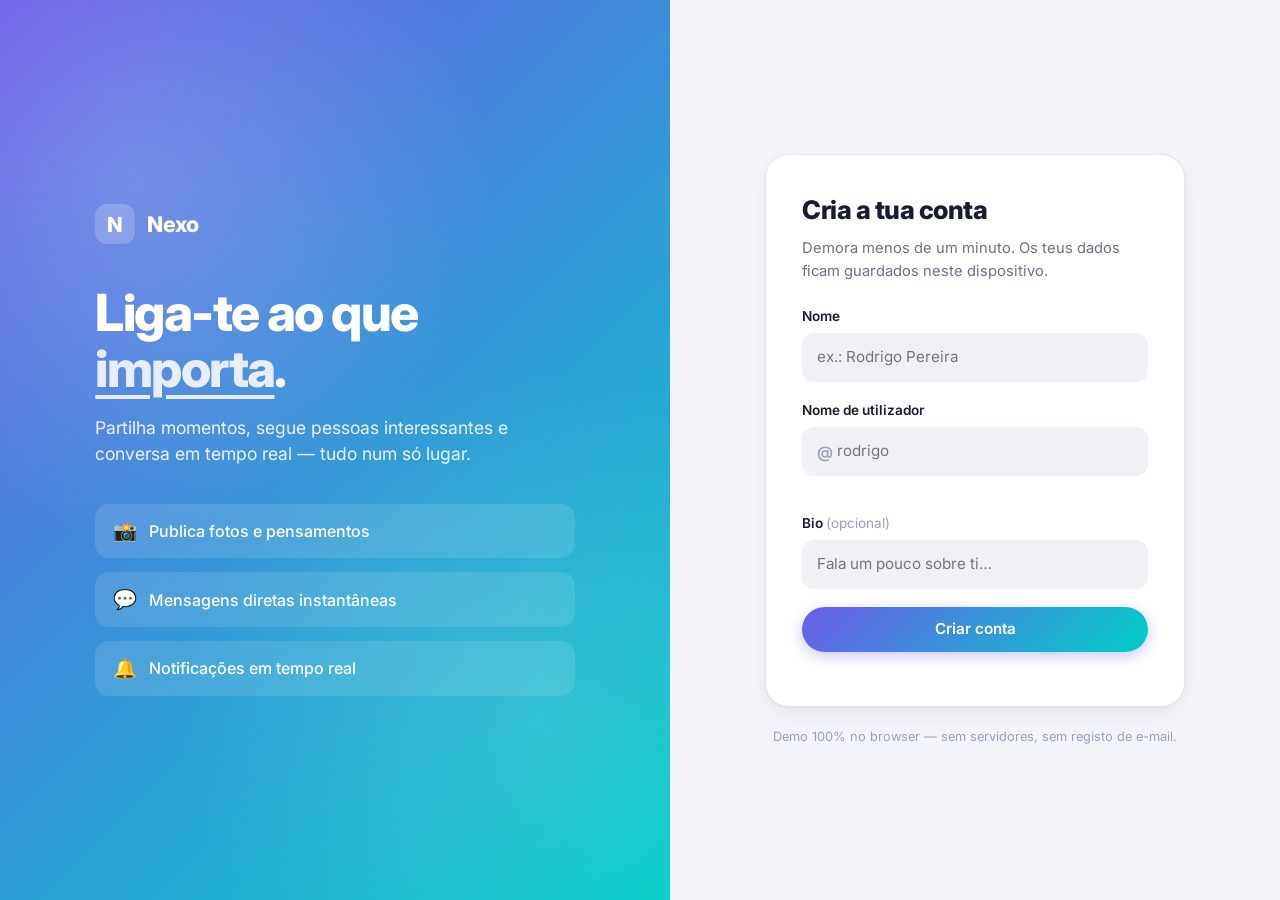
==== social/index.html @ 65e3fe86 "Adicionar Nexo: rede social client-side em /social/ Aplicação completa no browser com persistência e" ====
<!doctype html>
<html lang="pt">
<head>
  <meta charset="utf-8" />
  <meta name="viewport" content="width=device-width, initial-scale=1" />
  <title>Nexo — A tua rede social</title>
  <meta name="description" content="Nexo: uma rede social moderna. Partilha momentos, segue pessoas, conversa e descobre conteúdos." />
  <meta name="theme-color" content="#6c5ce7" />
  <link rel="icon" href="data:image/svg+xml,%3Csvg xmlns='http://www.w3.org/2000/svg' viewBox='0 0 64 64'%3E%3Cdefs%3E%3ClinearGradient id='g' x1='0' y1='0' x2='1' y2='1'%3E%3Cstop offset='0' stop-color='%236c5ce7'/%3E%3Cstop offset='1' stop-color='%2300cec9'/%3E%3C/linearGradient%3E%3C/defs%3E%3Crect width='64' height='64' rx='16' fill='url(%23g)'/%3E%3Ctext x='32' y='44' font-family='Arial' font-size='36' font-weight='bold' fill='white' text-anchor='middle'%3EN%3C/text%3E%3C/svg%3E" />
  <link rel="preconnect" href="https://fonts.googleapis.com" />
  <link rel="preconnect" href="https://fonts.gstatic.com" crossorigin />
  <link href="https://fonts.googleapis.com/css2?family=Inter:wght@300;400;500;600;700;800&display=swap" rel="stylesheet" />
  <link rel="stylesheet" href="assets/styles.css" />
</head>
<body>

  <!-- ECRÃ DE AUTENTICAÇÃO -->
  <div id="authScreen" class="auth-screen hidden">
    <div class="auth-art">
      <div class="auth-art-inner">
        <div class="auth-logo">
          <span class="logo-badge">N</span>
          <span class="logo-name">Nexo</span>
        </div>
        <h1>Liga-te ao que<br><em>importa</em>.</h1>
        <p>Partilha momentos, segue pessoas interessantes e conversa em tempo real — tudo num só lugar.</p>
        <div class="auth-bullets">
          <div class="auth-bullet"><span>📸</span> Publica fotos e pensamentos</div>
          <div class="auth-bullet"><span>💬</span> Mensagens diretas instantâneas</div>
          <div class="auth-bullet"><span>🔔</span> Notificações em tempo real</div>
        </div>
      </div>
    </div>
    <div class="auth-panel">
      <div class="auth-card">
        <h2 id="authTitle">Cria a tua conta</h2>
        <p class="auth-sub" id="authSub">Demora menos de um minuto. Os teus dados ficam guardados neste dispositivo.</p>
        <form id="authForm" autocomplete="off">
          <div class="field" id="fieldName">
            <label for="inName">Nome</label>
            <input id="inName" type="text" maxlength="40" placeholder="ex.: Rodrigo Pereira" />
          </div>
          <div class="field">
            <label for="inHandle">Nome de utilizador</label>
            <div class="handle-wrap">
              <span>@</span>
              <input id="inHandle" type="text" maxlength="20" placeholder="rodrigo" />
            </div>
            <small class="field-hint" id="handleHint"></small>
          </div>
          <div class="field" id="fieldBio">
            <label for="inBio">Bio <span class="optional">(opcional)</span></label>
            <input id="inBio" type="text" maxlength="120" placeholder="Fala um pouco sobre ti…" />
          </div>
          <button type="submit" class="btn-primary btn-block" id="authBtn">Criar conta</button>
        </form>
        <p class="auth-switch" id="authSwitch"></p>
      </div>
      <p class="auth-footnote">Demo 100% no browser — sem servidores, sem registo de e-mail.</p>
    </div>
  </div>

  <!-- APLICAÇÃO -->
  <div id="app" class="app hidden">

    <!-- BARRA LATERAL ESQUERDA -->
    <aside class="sidebar">
      <a class="sidebar-logo" href="#/feed">
        <span class="logo-badge">N</span>
        <span class="logo-name">Nexo</span>
      </a>
      <nav class="sidebar-nav" id="sideNav">
        <a href="#/feed" data-route="feed">
          <svg viewBox="0 0 24 24"><path d="M3 11.5 12 4l9 7.5"/><path d="M5 10v10h5v-6h4v6h5V10"/></svg>
          <span>Início</span>
        </a>
        <a href="#/explore" data-route="explore">
          <svg viewBox="0 0 24 24"><circle cx="11" cy="11" r="7"/><path d="m21 21-4.3-4.3"/></svg>
          <span>Explorar</span>
        </a>
        <a href="#/notifications" data-route="notifications">
          <svg viewBox="0 0 24 24"><path d="M18 8a6 6 0 0 0-12 0c0 7-3 9-3 9h18s-3-2-3-9"/><path d="M13.7 21a2 2 0 0 1-3.4 0"/></svg>
          <span>Notificações</span>
          <span class="nav-badge hidden" id="notifBadge">0</span>
        </a>
        <a href="#/messages" data-route="messages">
          <svg viewBox="0 0 24 24"><path d="M21 11.5a8.4 8.4 0 0 1-9 8.4 8.6 8.6 0 0 1-3.7-.8L3 21l1.9-5.3a8.4 8.4 0 1 1 16.1-4.2Z"/></svg>
          <span>Mensagens</span>
          <span class="nav-badge hidden" id="msgBadge">0</span>
        </a>
        <a href="#/saved" data-route="saved">
          <svg viewBox="0 0 24 24"><path d="M19 21l-7-5-7 5V5a2 2 0 0 1 2-2h10a2 2 0 0 1 2 2Z"/></svg>
          <span>Guardados</span>
        </a>
        <a href="#/profile" data-route="profile" id="navProfile">
          <svg viewBox="0 0 24 24"><circle cx="12" cy="8" r="4"/><path d="M4 21c0-4 3.6-6.5 8-6.5s8 2.5 8 6.5"/></svg>
          <span>Perfil</span>
        </a>
      </nav>
      <button class="btn-primary sidebar-post-btn" id="openComposer">Publicar</button>
      <div class="sidebar-footer">
        <button class="theme-toggle" id="themeToggle" title="Alternar tema">
          <span class="tt-icon">🌙</span><span class="tt-label">Tema escuro</span>
        </button>
        <button class="sidebar-me" id="sidebarMe"></button>
      </div>
    </aside>

    <!-- CONTEÚDO PRINCIPAL -->
    <main class="main" id="main"></main>

    <!-- BARRA LATERAL DIREITA -->
    <aside class="rightbar" id="rightbar"></aside>

    <!-- NAVEGAÇÃO MÓVEL -->
    <nav class="mobile-nav" id="mobileNav">
      <a href="#/feed" data-route="feed"><svg viewBox="0 0 24 24"><path d="M3 11.5 12 4l9 7.5"/><path d="M5 10v10h5v-6h4v6h5V10"/></svg></a>
      <a href="#/explore" data-route="explore"><svg viewBox="0 0 24 24"><circle cx="11" cy="11" r="7"/><path d="m21 21-4.3-4.3"/></svg></a>
      <button class="mobile-post" id="openComposerMobile">+</button>
      <a href="#/notifications" data-route="notifications" class="mobile-notif">
        <svg viewBox="0 0 24 24"><path d="M18 8a6 6 0 0 0-12 0c0 7-3 9-3 9h18s-3-2-3-9"/><path d="M13.7 21a2 2 0 0 1-3.4 0"/></svg>
        <span class="nav-badge hidden" id="notifBadgeMobile"></span>
      </a>
      <a href="#/messages" data-route="messages">
        <svg viewBox="0 0 24 24"><path d="M21 11.5a8.4 8.4 0 0 1-9 8.4 8.6 8.6 0 0 1-3.7-.8L3 21l1.9-5.3a8.4 8.4 0 1 1 16.1-4.2Z"/></svg>
      </a>
    </nav>
  </div>

  <!-- MODAL DE COMPOSIÇÃO -->
  <div class="modal-overlay hidden" id="composerModal">
    <div class="modal composer-modal">
      <div class="modal-head">
        <h3>Nova publicação</h3>
        <button class="modal-close" data-close="composerModal">✕</button>
      </div>
      <div class="composer">
        <div class="composer-row">
          <img class="avatar" id="composerAvatar" alt="" />
          <textarea id="composerText" rows="4" maxlength="500" placeholder="O que se passa?"></textarea>
        </div>
        <div class="composer-preview hidden" id="composerPreview">
          <img id="composerPreviewImg" alt="Pré-visualização" />
          <button id="composerRemoveImg" title="Remover imagem">✕</button>
        </div>
        <div class="composer-foot">
          <label class="composer-tool" title="Adicionar imagem">
            <input type="file" id="composerFile" accept="image/*" hidden />
            <svg viewBox="0 0 24 24"><rect x="3" y="3" width="18" height="18" rx="3"/><circle cx="9" cy="9" r="2"/><path d="m21 15-4.5-4.5L7 20"/></svg>
          </label>
          <span class="composer-count" id="composerCount">0/500</span>
          <button class="btn-primary" id="composerSubmit" disabled>Publicar</button>
        </div>
      </div>
    </div>
  </div>

  <!-- MODAL DE EDIÇÃO DE PERFIL -->
  <div class="modal-overlay hidden" id="editProfileModal">
    <div class="modal">
      <div class="modal-head">
        <h3>Editar perfil</h3>
        <button class="modal-close" data-close="editProfileModal">✕</button>
      </div>
      <form id="editProfileForm" class="edit-profile-form">
        <div class="field">
          <label for="epName">Nome</label>
          <input id="epName" type="text" maxlength="40" required />
        </div>
        <div class="field">
          <label for="epBio">Bio</label>
          <textarea id="epBio" rows="3" maxlength="160"></textarea>
        </div>
        <div class="field">
          <label for="epAvatar">Fotografia de perfil</label>
          <div class="ep-avatar-row">
            <img class="avatar avatar-lg" id="epAvatarPreview" alt="" />
            <label class="btn-ghost">
              Carregar imagem
              <input type="file" id="epAvatar" accept="image/*" hidden />
            </label>
          </div>
        </div>
        <button type="submit" class="btn-primary btn-block">Guardar alterações</button>
      </form>
    </div>
  </div>

  <!-- VISUALIZADOR DE IMAGEM -->
  <div class="lightbox hidden" id="lightbox">
    <button class="lightbox-close">✕</button>
    <img id="lightboxImg" alt="" />
  </div>

  <!-- TOASTS -->
  <div class="toasts" id="toasts"></div>

  <script src="assets/app.js"></script>
</body>
</html>
---- social/assets/styles.css ----
/* ============================================================
   NEXO — Rede social · Folha de estilos
   ============================================================ */

:root {
  --brand: #6c5ce7;
  --brand-2: #00cec9;
  --brand-grad: linear-gradient(135deg, #6c5ce7, #00cec9);
  --like: #e84393;

  --bg: #f4f5fb;
  --surface: #ffffff;
  --surface-2: #f0f1f7;
  --border: #e4e6f0;
  --text: #191c2e;
  --text-2: #6b7088;
  --text-3: #9aa0b8;
  --shadow: 0 1px 3px rgba(25, 28, 46, .06), 0 8px 24px rgba(25, 28, 46, .05);
  --shadow-lg: 0 12px 48px rgba(25, 28, 46, .18);
  --radius: 16px;
}

[data-theme="dark"] {
  --bg: #0e0f1a;
  --surface: #181a2b;
  --surface-2: #20223a;
  --border: #2a2d49;
  --text: #eceef8;
  --text-2: #9aa0c0;
  --text-3: #6b7090;
  --shadow: 0 1px 3px rgba(0, 0, 0, .3), 0 8px 24px rgba(0, 0, 0, .25);
  --shadow-lg: 0 12px 48px rgba(0, 0, 0, .5);
}

* { box-sizing: border-box; margin: 0; padding: 0; }

html { scroll-behavior: smooth; }

body {
  font-family: 'Inter', system-ui, -apple-system, sans-serif;
  background: var(--bg);
  color: var(--text);
  line-height: 1.5;
  -webkit-font-smoothing: antialiased;
  transition: background .25s ease, color .25s ease;
}

img { display: block; max-width: 100%; }
a { color: inherit; text-decoration: none; }
button { font: inherit; color: inherit; background: none; border: 0; cursor: pointer; }
input, textarea { font: inherit; color: inherit; }
.hidden { display: none !important; }

::selection { background: rgba(108, 92, 231, .25); }

/* ---------- Marca ---------- */
.logo-badge {
  display: inline-grid; place-items: center;
  width: 40px; height: 40px; border-radius: 12px;
  background: var(--brand-grad);
  color: #fff; font-weight: 800; font-size: 1.3rem;
  box-shadow: 0 4px 14px rgba(108, 92, 231, .4);
  flex: none;
}
.logo-name { font-weight: 800; font-size: 1.35rem; letter-spacing: -.02em; }

/* ---------- Botões ---------- */
.btn-primary {
  display: inline-flex; align-items: center; justify-content: center; gap: 8px;
  background: var(--brand-grad);
  color: #fff; font-weight: 600; font-size: .95rem;
  padding: 11px 24px; border-radius: 999px;
  box-shadow: 0 4px 14px rgba(108, 92, 231, .35);
  transition: transform .15s ease, box-shadow .15s ease, opacity .15s;
}
.btn-primary:hover:not(:disabled) { transform: translateY(-1px); box-shadow: 0 8px 22px rgba(108, 92, 231, .45); }
.btn-primary:active { transform: translateY(0); }
.btn-primary:disabled { opacity: .45; cursor: not-allowed; box-shadow: none; }
.btn-block { width: 100%; }

.btn-ghost {
  display: inline-flex; align-items: center; gap: 8px;
  padding: 9px 20px; border-radius: 999px;
  border: 1.5px solid var(--border);
  font-weight: 600; font-size: .9rem;
  background: var(--surface);
  cursor: pointer;
  transition: border-color .15s, background .15s;
}
.btn-ghost:hover { border-color: var(--brand); }

.btn-follow {
  padding: 7px 18px; border-radius: 999px;
  font-weight: 600; font-size: .85rem;
  background: var(--text); color: var(--bg);
  transition: opacity .15s;
}
.btn-follow:hover { opacity: .85; }
.btn-follow.following {
  background: transparent; color: var(--text-2);
  border: 1.5px solid var(--border);
}
.btn-follow.following:hover { border-color: #e74c3c; color: #e74c3c; }

/* ---------- Avatares ---------- */
.avatar {
  width: 44px; height: 44px; border-radius: 50%;
  object-fit: cover; flex: none;
  background: var(--surface-2);
}
.avatar-sm { width: 34px; height: 34px; }
.avatar-lg { width: 72px; height: 72px; }
.avatar-xl {
  width: 120px; height: 120px;
  border: 4px solid var(--surface);
  box-shadow: var(--shadow);
}

/* ============================================================
   ECRÃ DE AUTENTICAÇÃO
   ============================================================ */
.auth-screen {
  display: grid; grid-template-columns: 1.1fr 1fr;
  min-height: 100vh;
}
.auth-art {
  background: var(--brand-grad);
  color: #fff;
  display: flex; align-items: center; justify-content: center;
  padding: 48px;
  position: relative; overflow: hidden;
}
.auth-art::before {
  content: ''; position: absolute; inset: 0;
  background:
    radial-gradient(circle at 20% 20%, rgba(255,255,255,.18), transparent 40%),
    radial-gradient(circle at 80% 80%, rgba(255,255,255,.12), transparent 40%);
}
.auth-art-inner { position: relative; max-width: 480px; }
.auth-logo { display: flex; align-items: center; gap: 12px; margin-bottom: 40px; }
.auth-logo .logo-badge { background: rgba(255,255,255,.2); box-shadow: none; backdrop-filter: blur(4px); }
.auth-art h1 { font-size: clamp(2.2rem, 4vw, 3.4rem); font-weight: 800; letter-spacing: -.03em; line-height: 1.1; margin-bottom: 18px; }
.auth-art h1 em { font-style: normal; opacity: .85; text-decoration: underline; text-decoration-thickness: 4px; text-underline-offset: 8px; }
.auth-art p { font-size: 1.1rem; opacity: .9; margin-bottom: 36px; }
.auth-bullets { display: grid; gap: 14px; }
.auth-bullet {
  display: flex; align-items: center; gap: 12px;
  background: rgba(255,255,255,.12);
  backdrop-filter: blur(4px);
  padding: 13px 18px; border-radius: 14px;
  font-weight: 500;
}
.auth-bullet span { font-size: 1.2rem; }

.auth-panel {
  display: flex; flex-direction: column; align-items: center; justify-content: center;
  padding: 48px 24px; gap: 20px;
}
.auth-card {
  width: 100%; max-width: 420px;
  background: var(--surface);
  border: 1px solid var(--border);
  border-radius: 24px;
  padding: 36px;
  box-shadow: var(--shadow);
}
.auth-card h2 { font-size: 1.6rem; font-weight: 800; letter-spacing: -.02em; }
.auth-sub { color: var(--text-2); font-size: .92rem; margin: 8px 0 24px; }
.auth-switch { margin-top: 18px; font-size: .9rem; color: var(--text-2); text-align: center; }
.auth-switch button { color: var(--brand); font-weight: 600; }
.auth-footnote { font-size: .8rem; color: var(--text-3); }

/* ---------- Campos de formulário ---------- */
.field { margin-bottom: 18px; }
.field label { display: block; font-size: .85rem; font-weight: 600; margin-bottom: 7px; }
.field .optional { color: var(--text-3); font-weight: 400; }
.field input, .field textarea {
  width: 100%;
  background: var(--surface-2);
  border: 1.5px solid transparent;
  border-radius: 12px;
  padding: 12px 14px;
  font-size: .95rem;
  outline: none;
  transition: border-color .15s, background .15s;
  resize: vertical;
}
.field input:focus, .field textarea:focus { border-color: var(--brand); background: var(--surface); }
.field-hint { display: block; margin-top: 6px; font-size: .8rem; color: var(--text-3); min-height: 1em; }
.field-hint.error { color: #e74c3c; }
.handle-wrap {
  display: flex; align-items: center;
  background: var(--surface-2);
  border: 1.5px solid transparent;
  border-radius: 12px;
  transition: border-color .15s;
}
.handle-wrap:focus-within { border-color: var(--brand); background: var(--surface); }
.handle-wrap span { padding: 0 0 0 14px; color: var(--text-3); font-weight: 600; }
.handle-wrap input { flex: 1; background: none; border: 0; padding: 12px 14px 12px 4px; outline: none; }

/* ============================================================
   ESTRUTURA DA APLICAÇÃO
   ============================================================ */
.app {
  display: grid;
  grid-template-columns: 260px minmax(0, 620px) 320px;
  gap: 28px;
  max-width: 1280px;
  margin: 0 auto;
  padding: 0 20px;
  min-height: 100vh;
}

/* ---------- Sidebar esquerda ---------- */
.sidebar {
  position: sticky; top: 0;
  height: 100vh;
  display: flex; flex-direction: column;
  padding: 24px 0;
}
.sidebar-logo { display: flex; align-items: center; gap: 12px; padding: 0 14px; margin-bottom: 28px; }
.sidebar-nav { display: grid; gap: 4px; }
.sidebar-nav a {
  display: flex; align-items: center; gap: 16px;
  padding: 12px 14px; border-radius: 14px;
  font-weight: 500; font-size: 1.02rem;
  color: var(--text-2);
  transition: background .15s, color .15s;
  position: relative;
}
.sidebar-nav a:hover { background: var(--surface); color: var(--text); }
.sidebar-nav a.active { color: var(--text); font-weight: 700; background: var(--surface); box-shadow: var(--shadow); }
.sidebar-nav svg, .mobile-nav svg {
  width: 23px; height: 23px;
  fill: none; stroke: currentColor; stroke-width: 1.8;
  stroke-linecap: round; stroke-linejoin: round;
  flex: none;
}
.nav-badge {
  background: var(--like); color: #fff;
  font-size: .7rem; font-weight: 700;
  min-width: 19px; height: 19px;
  border-radius: 999px;
  display: inline-grid; place-items: center;
  padding: 0 5px;
  margin-left: auto;
}
.sidebar-post-btn { margin: 20px 14px 0; }
.sidebar-footer { margin-top: auto; display: grid; gap: 10px; padding: 0 6px; }
.theme-toggle {
  display: flex; align-items: center; gap: 12px;
  padding: 10px 10px; border-radius: 12px;
  color: var(--text-2); font-size: .9rem; font-weight: 500;
  transition: background .15s;
}
.theme-toggle:hover { background: var(--surface); }
.sidebar-me {
  display: flex; align-items: center; gap: 12px;
  padding: 10px; border-radius: 14px;
  text-align: left;
  transition: background .15s;
}
.sidebar-me:hover { background: var(--surface); }
.sidebar-me .me-name { font-weight: 700; font-size: .92rem; }
.sidebar-me .me-handle { font-size: .8rem; color: var(--text-3); }

/* ---------- Coluna principal ---------- */
.main { padding: 24px 0 90px; min-width: 0; }

.page-head {
  display: flex; align-items: center; gap: 14px;
  margin-bottom: 20px;
}
.page-head h2 { font-size: 1.45rem; font-weight: 800; letter-spacing: -.02em; }
.page-head .page-sub { color: var(--text-3); font-size: .88rem; }
.back-btn {
  width: 38px; height: 38px; border-radius: 50%;
  display: grid; place-items: center;
  background: var(--surface); border: 1px solid var(--border);
  font-size: 1.1rem;
  transition: background .15s;
}
.back-btn:hover { background: var(--surface-2); }

/* ---------- Composer inline ---------- */
.card {
  background: var(--surface);
  border: 1px solid var(--border);
  border-radius: var(--radius);
  box-shadow: var(--shadow);
}
.inline-composer { padding: 18px; margin-bottom: 22px; display: flex; gap: 14px; cursor: pointer; }
.inline-composer .fake-input {
  flex: 1;
  background: var(--surface-2);
  border-radius: 999px;
  padding: 12px 20px;
  color: var(--text-3);
  font-size: .95rem;
  display: flex; align-items: center;
}

/* ---------- Publicações ---------- */
.feed { display: grid; gap: 18px; }
.post { padding: 20px; animation: rise .35s ease both; }
@keyframes rise { from { opacity: 0; transform: translateY(10px); } to { opacity: 1; transform: none; } }

.post-head { display: flex; align-items: flex-start; gap: 12px; }
.post-head-info { flex: 1; min-width: 0; }
.post-author { font-weight: 700; font-size: .96rem; }
.post-author:hover { text-decoration: underline; }
.post-meta { color: var(--text-3); font-size: .82rem; display: flex; gap: 6px; align-items: center; flex-wrap: wrap; }
.post-menu-btn { color: var(--text-3); padding: 4px 8px; border-radius: 8px; }
.post-menu-btn:hover { background: var(--surface-2); }

.post-body { margin: 12px 0 4px; font-size: .98rem; white-space: pre-wrap; word-wrap: break-word; }
.post-body .hashtag { color: var(--brand); font-weight: 600; cursor: pointer; }
.post-img {
  margin-top: 12px; border-radius: 14px;
  max-height: 460px; width: 100%; object-fit: cover;
  cursor: zoom-in;
  border: 1px solid var(--border);
}

.post-actions {
  display: flex; gap: 4px; margin-top: 12px;
  border-top: 1px solid var(--border); padding-top: 10px;
}
.post-action {
  display: flex; align-items: center; gap: 7px;
  padding: 8px 14px; border-radius: 999px;
  color: var(--text-2); font-size: .87rem; font-weight: 500;
  transition: background .15s, color .15s;
}
.post-action svg { width: 19px; height: 19px; fill: none; stroke: currentColor; stroke-width: 1.8; stroke-linecap: round; stroke-linejoin: round; }
.post-action:hover { background: var(--surface-2); color: var(--text); }
.post-action.liked { color: var(--like); }
.post-action.liked svg { fill: var(--like); stroke: var(--like); }
.post-action.saved-on { color: var(--brand); }
.post-action.saved-on svg { fill: var(--brand); stroke: var(--brand); }
.post-action.pop svg { animation: pop .35s ease; }
@keyframes pop { 40% { transform: scale(1.4); } }

/* ---------- Comentários ---------- */
.comments { margin-top: 14px; border-top: 1px solid var(--border); padding-top: 14px; display: grid; gap: 12px; }
.comment { display: flex; gap: 10px; }
.comment-bubble {
  background: var(--surface-2);
  border-radius: 4px 16px 16px 16px;
  padding: 9px 14px;
  flex: 1; min-width: 0;
}
.comment-author { font-weight: 700; font-size: .84rem; }
.comment-text { font-size: .9rem; word-wrap: break-word; }
.comment-time { font-size: .74rem; color: var(--text-3); margin-top: 2px; }
.comment-form { display: flex; gap: 10px; align-items: center; }
.comment-form input {
  flex: 1;
  background: var(--surface-2);
  border: 1.5px solid transparent;
  border-radius: 999px;
  padding: 10px 18px;
  font-size: .9rem;
  outline: none;
  transition: border-color .15s;
}
.comment-form input:focus { border-color: var(--brand); }
.comment-form button { color: var(--brand); font-weight: 700; font-size: .9rem; padding: 6px 10px; }
.comment-form button:disabled { color: var(--text-3); cursor: default; }

/* ---------- Rightbar ---------- */
.rightbar { padding: 24px 0; position: sticky; top: 0; height: 100vh; overflow-y: auto; scrollbar-width: none; }
.rightbar::-webkit-scrollbar { display: none; }
.rb-search { position: relative; margin-bottom: 22px; }
.rb-search input {
  width: 100%;
  background: var(--surface);
  border: 1.5px solid var(--border);
  border-radius: 999px;
  padding: 12px 18px 12px 44px;
  font-size: .92rem;
  outline: none;
  transition: border-color .15s;
}
.rb-search input:focus { border-color: var(--brand); }
.rb-search svg {
  position: absolute; left: 16px; top: 50%; transform: translateY(-50%);
  width: 18px; height: 18px;
  fill: none; stroke: var(--text-3); stroke-width: 2; stroke-linecap: round;
}
.rb-card { padding: 20px; margin-bottom: 20px; }
.rb-card h4 { font-size: 1.02rem; font-weight: 800; margin-bottom: 14px; letter-spacing: -.01em; }
.rb-user { display: flex; align-items: center; gap: 11px; padding: 8px 0; }
.rb-user-info { flex: 1; min-width: 0; }
.rb-user-name { font-weight: 700; font-size: .88rem; white-space: nowrap; overflow: hidden; text-overflow: ellipsis; }
.rb-user-name:hover { text-decoration: underline; }
.rb-user-handle { font-size: .78rem; color: var(--text-3); }
.rb-trend { display: block; padding: 9px 0; }
.rb-trend-tag { font-weight: 700; font-size: .92rem; color: var(--brand); }
.rb-trend-count { font-size: .78rem; color: var(--text-3); }
.rb-foot { font-size: .75rem; color: var(--text-3); padding: 0 4px; line-height: 1.7; }

/* ---------- Perfil ---------- */
.profile-cover {
  height: 190px;
  border-radius: var(--radius) var(--radius) 0 0;
  background: var(--brand-grad);
  position: relative;
}
.profile-card { overflow: hidden; margin-bottom: 22px; }
.profile-body { padding: 0 24px 24px; }
.profile-top { display: flex; align-items: flex-end; justify-content: space-between; margin-top: -56px; margin-bottom: 14px; }
.profile-name { font-size: 1.5rem; font-weight: 800; letter-spacing: -.02em; }
.profile-handle { color: var(--text-3); font-size: .92rem; }
.profile-bio { margin: 12px 0; font-size: .95rem; }
.profile-stats { display: flex; gap: 22px; font-size: .9rem; color: var(--text-2); }
.profile-stats b { color: var(--text); font-weight: 800; }
.profile-stats button:hover b { text-decoration: underline; }
.profile-actions { display: flex; gap: 10px; }

.profile-tabs { display: flex; border-top: 1px solid var(--border); margin-top: 18px; }
.profile-tab {
  flex: 1; text-align: center; padding: 13px 0;
  font-weight: 600; font-size: .9rem; color: var(--text-3);
  border-top: 2.5px solid transparent;
  margin-top: -1px;
  transition: color .15s;
}
.profile-tab.active { color: var(--brand); border-top-color: var(--brand); }

/* ---------- Notificações ---------- */
.notif-list { display: grid; gap: 10px; }
.notif {
  display: flex; gap: 13px; align-items: flex-start;
  padding: 16px 18px;
  transition: background .15s;
}
.notif.unread { border-left: 3px solid var(--brand); }
.notif-icon { font-size: 1.15rem; margin-top: 4px; }
.notif-body { flex: 1; font-size: .92rem; }
.notif-body b:hover { text-decoration: underline; cursor: pointer; }
.notif-snippet { color: var(--text-3); font-size: .84rem; margin-top: 2px; overflow: hidden; text-overflow: ellipsis; white-space: nowrap; max-width: 380px; }
.notif-time { font-size: .78rem; color: var(--text-3); white-space: nowrap; }

/* ---------- Mensagens ---------- */
.messages-layout {
  display: grid; grid-template-columns: 300px 1fr;
  height: calc(100vh - 120px);
  overflow: hidden;
}
.convo-list { border-right: 1px solid var(--border); overflow-y: auto; }
.convo-item {
  display: flex; gap: 12px; align-items: center;
  padding: 14px 16px;
  cursor: pointer;
  transition: background .15s;
  width: 100%; text-align: left;
}
.convo-item:hover, .convo-item.active { background: var(--surface-2); }
.convo-info { flex: 1; min-width: 0; }
.convo-name { font-weight: 700; font-size: .9rem; }
.convo-last { font-size: .8rem; color: var(--text-3); white-space: nowrap; overflow: hidden; text-overflow: ellipsis; }
.convo-item .nav-badge { margin-left: 0; }

.chat { display: flex; flex-direction: column; min-width: 0; }
.chat-head {
  display: flex; align-items: center; gap: 12px;
  padding: 14px 18px;
  border-bottom: 1px solid var(--border);
}
.chat-head-name { font-weight: 700; font-size: .95rem; }
.chat-head-status { font-size: .78rem; color: #2ecc71; }
.chat-body { flex: 1; overflow-y: auto; padding: 18px; display: flex; flex-direction: column; gap: 10px; }
.chat-empty { margin: auto; text-align: center; color: var(--text-3); padding: 40px; }
.bubble {
  max-width: 72%;
  padding: 10px 15px;
  border-radius: 18px;
  font-size: .92rem;
  word-wrap: break-word;
  animation: rise .25s ease both;
}
.bubble.in { background: var(--surface-2); align-self: flex-start; border-bottom-left-radius: 4px; }
.bubble.out { background: var(--brand-grad); color: #fff; align-self: flex-end; border-bottom-right-radius: 4px; }
.bubble-time { display: block; font-size: .68rem; opacity: .65; margin-top: 3px; }
.typing { align-self: flex-start; display: flex; gap: 4px; padding: 12px 16px; background: var(--surface-2); border-radius: 18px; }
.typing i { width: 7px; height: 7px; border-radius: 50%; background: var(--text-3); animation: blink 1.2s infinite; }
.typing i:nth-child(2) { animation-delay: .2s; }
.typing i:nth-child(3) { animation-delay: .4s; }
@keyframes blink { 0%, 60%, 100% { opacity: .3; } 30% { opacity: 1; } }

.chat-form { display: flex; gap: 10px; padding: 14px 18px; border-top: 1px solid var(--border); }
.chat-form input {
  flex: 1;
  background: var(--surface-2);
  border: 1.5px solid transparent;
  border-radius: 999px;
  padding: 11px 18px;
  font-size: .92rem;
  outline: none;
}
.chat-form input:focus { border-color: var(--brand); }
.chat-form button {
  width: 44px; height: 44px; border-radius: 50%;
  background: var(--brand-grad); color: #fff;
  display: grid; place-items: center;
  flex: none;
}
.chat-form svg { width: 19px; height: 19px; fill: none; stroke: currentColor; stroke-width: 2; stroke-linecap: round; stroke-linejoin: round; }

/* ---------- Explorar ---------- */
.explore-search { position: relative; margin-bottom: 22px; }
.explore-search input {
  width: 100%;
  background: var(--surface);
  border: 1.5px solid var(--border);
  border-radius: 999px;
  padding: 14px 20px 14px 48px;
  font-size: 1rem;
  outline: none;
}
.explore-search input:focus { border-color: var(--brand); }
.explore-search svg {
  position: absolute; left: 18px; top: 50%; transform: translateY(-50%);
  width: 19px; height: 19px;
  fill: none; stroke: var(--text-3); stroke-width: 2; stroke-linecap: round;
}
.section-label { font-size: .82rem; font-weight: 700; text-transform: uppercase; letter-spacing: .08em; color: var(--text-3); margin: 24px 0 12px; }
.explore-grid { display: grid; grid-template-columns: repeat(3, 1fr); gap: 10px; }
.explore-tile {
  aspect-ratio: 1;
  border-radius: 12px;
  overflow: hidden;
  cursor: pointer;
  position: relative;
  border: 1px solid var(--border);
}
.explore-tile img { width: 100%; height: 100%; object-fit: cover; transition: transform .3s ease; }
.explore-tile:hover img { transform: scale(1.06); }

/* ---------- Estado vazio ---------- */
.empty {
  text-align: center;
  padding: 56px 24px;
  color: var(--text-3);
}
.empty .empty-icon { font-size: 2.6rem; margin-bottom: 12px; }
.empty h3 { color: var(--text); font-size: 1.1rem; margin-bottom: 6px; }
.empty p { font-size: .9rem; max-width: 320px; margin: 0 auto; }

/* ---------- Modais ---------- */
.modal-overlay {
  position: fixed; inset: 0; z-index: 200;
  background: rgba(10, 11, 24, .6);
  backdrop-filter: blur(4px);
  display: grid; place-items: center;
  padding: 20px;
  animation: fadeIn .2s ease;
}
@keyframes fadeIn { from { opacity: 0; } }
.modal {
  width: 100%; max-width: 540px;
  background: var(--surface);
  border-radius: 22px;
  box-shadow: var(--shadow-lg);
  animation: rise .25s ease;
  max-height: 90vh;
  overflow-y: auto;
}
.modal-head {
  display: flex; align-items: center; justify-content: space-between;
  padding: 18px 22px;
  border-bottom: 1px solid var(--border);
}
.modal-head h3 { font-size: 1.1rem; font-weight: 800; }
.modal-close {
  width: 34px; height: 34px; border-radius: 50%;
  display: grid; place-items: center;
  color: var(--text-2);
  transition: background .15s;
}
.modal-close:hover { background: var(--surface-2); }

.composer { padding: 20px 22px; }
.composer-row { display: flex; gap: 14px; }
.composer textarea {
  flex: 1;
  border: 0; outline: none; resize: none;
  background: none;
  font-size: 1.05rem;
  min-height: 96px;
}
.composer-preview { position: relative; margin-top: 14px; }
.composer-preview img { border-radius: 14px; max-height: 300px; width: 100%; object-fit: cover; }
.composer-preview button {
  position: absolute; top: 10px; right: 10px;
  width: 32px; height: 32px; border-radius: 50%;
  background: rgba(0,0,0,.6); color: #fff;
}
.composer-foot {
  display: flex; align-items: center; gap: 14px;
  margin-top: 14px; padding-top: 14px;
  border-top: 1px solid var(--border);
}
.composer-tool { cursor: pointer; color: var(--brand); display: grid; place-items: center; padding: 8px; border-radius: 10px; transition: background .15s; }
.composer-tool:hover { background: var(--surface-2); }
.composer-tool svg { width: 22px; height: 22px; fill: none; stroke: currentColor; stroke-width: 1.8; stroke-linecap: round; stroke-linejoin: round; }
.composer-count { margin-left: auto; font-size: .82rem; color: var(--text-3); }

.edit-profile-form { padding: 22px; }
.ep-avatar-row { display: flex; align-items: center; gap: 18px; }

/* ---------- Lightbox ---------- */
.lightbox {
  position: fixed; inset: 0; z-index: 300;
  background: rgba(5, 6, 15, .92);
  display: grid; place-items: center;
  padding: 32px;
  animation: fadeIn .2s ease;
  cursor: zoom-out;
}
.lightbox img { max-height: 90vh; max-width: 100%; border-radius: 12px; }
.lightbox-close {
  position: absolute; top: 20px; right: 24px;
  width: 42px; height: 42px; border-radius: 50%;
  background: rgba(255,255,255,.12); color: #fff;
  font-size: 1.1rem;
}

/* ---------- Toasts ---------- */
.toasts {
  position: fixed; bottom: 24px; left: 50%; transform: translateX(-50%);
  z-index: 400;
  display: grid; gap: 10px;
  pointer-events: none;
}
.toast {
  background: var(--text); color: var(--bg);
  padding: 12px 22px;
  border-radius: 999px;
  font-size: .9rem; font-weight: 600;
  box-shadow: var(--shadow-lg);
  animation: toastIn .3s ease, toastOut .3s ease 2.7s both;
}
@keyframes toastIn { from { opacity: 0; transform: translateY(16px); } }
@keyframes toastOut { to { opacity: 0; transform: translateY(10px); } }

/* ---------- Navegação móvel ---------- */
.mobile-nav { display: none; }

/* ============================================================
   RESPONSIVO
   ============================================================ */
@media (max-width: 1120px) {
  .app { grid-template-columns: 88px minmax(0, 1fr); }
  .rightbar { display: none; }
  .sidebar-logo .logo-name, .sidebar-nav a span:not(.nav-badge),
  .theme-toggle .tt-label, .sidebar-me .me-text { display: none; }
  .sidebar-nav a { justify-content: center; padding: 14px; }
  .nav-badge { position: absolute; top: 6px; right: 10px; margin: 0; }
  .sidebar-post-btn { margin: 20px 8px 0; padding: 11px; font-size: 1.2rem; }
  .sidebar-post-btn::before { content: '+'; }
  .sidebar-post-btn span { display: none; }
  .sidebar-me { justify-content: center; }
  .theme-toggle { justify-content: center; }
}

@media (max-width: 720px) {
  .app { grid-template-columns: 1fr; gap: 0; padding: 0 12px; }
  .sidebar { display: none; }
  .main { padding: 16px 0 96px; }
  .mobile-nav {
    display: flex; align-items: center; justify-content: space-around;
    position: fixed; bottom: 0; left: 0; right: 0; z-index: 100;
    background: var(--surface);
    border-top: 1px solid var(--border);
    padding: 8px 12px calc(8px + env(safe-area-inset-bottom));
  }
  .mobile-nav a {
    color: var(--text-3); padding: 10px 14px; border-radius: 12px;
    position: relative;
  }
  .mobile-nav a.active { color: var(--brand); }
  .mobile-post {
    width: 48px; height: 48px; border-radius: 16px;
    background: var(--brand-grad); color: #fff;
    font-size: 1.6rem; font-weight: 600;
    display: grid; place-items: center;
    box-shadow: 0 4px 14px rgba(108, 92, 231, .4);
    margin-top: -22px;
  }
  .mobile-notif .nav-badge { position: absolute; top: 4px; right: 6px; }
  .auth-screen { grid-template-columns: 1fr; }
  .auth-art { display: none; }
  .messages-layout { grid-template-columns: 1fr; height: calc(100vh - 170px); }
  .convo-list.chat-open { display: none; }
  .chat:not(.chat-open) { display: none; }
  .explore-grid { grid-template-columns: repeat(2, 1fr); }
  .profile-top { flex-direction: column; align-items: flex-start; gap: 12px; }
}
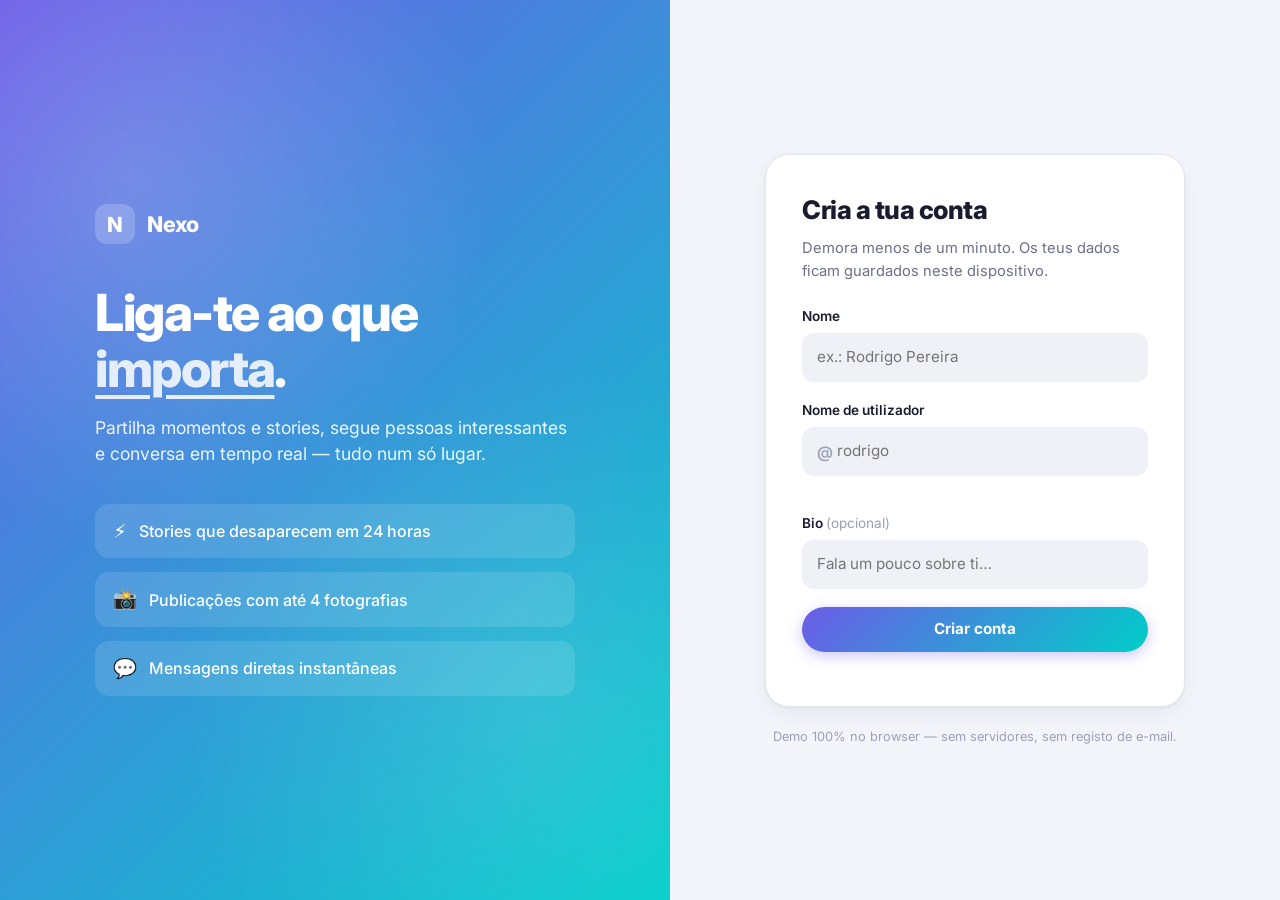
==== commit 07237943: "Nexo v2: stories, reposts, multi-imagem, feed ao vivo e PWA Eleva a rede social a nível profissional" ====
--- a/social/index.html
+++ b/social/index.html
@@ -2,17 +2,25 @@
 <html lang="pt">
 <head>
   <meta charset="utf-8" />
-  <meta name="viewport" content="width=device-width, initial-scale=1" />
+  <meta name="viewport" content="width=device-width, initial-scale=1, viewport-fit=cover" />
   <title>Nexo — A tua rede social</title>
-  <meta name="description" content="Nexo: uma rede social moderna. Partilha momentos, segue pessoas, conversa e descobre conteúdos." />
+  <meta name="description" content="Nexo: uma rede social moderna. Partilha momentos e stories, segue pessoas, conversa e descobre conteúdos." />
   <meta name="theme-color" content="#6c5ce7" />
-  <link rel="icon" href="data:image/svg+xml,%3Csvg xmlns='http://www.w3.org/2000/svg' viewBox='0 0 64 64'%3E%3Cdefs%3E%3ClinearGradient id='g' x1='0' y1='0' x2='1' y2='1'%3E%3Cstop offset='0' stop-color='%236c5ce7'/%3E%3Cstop offset='1' stop-color='%2300cec9'/%3E%3C/linearGradient%3E%3C/defs%3E%3Crect width='64' height='64' rx='16' fill='url(%23g)'/%3E%3Ctext x='32' y='44' font-family='Arial' font-size='36' font-weight='bold' fill='white' text-anchor='middle'%3EN%3C/text%3E%3C/svg%3E" />
+  <meta property="og:title" content="Nexo — A tua rede social" />
+  <meta property="og:description" content="Partilha momentos e stories, segue pessoas e conversa em tempo real." />
+  <meta property="og:type" content="website" />
+  <link rel="manifest" href="manifest.webmanifest" />
+  <link rel="icon" type="image/svg+xml" href="assets/icon.svg" />
+  <link rel="apple-touch-icon" href="assets/icon.svg" />
   <link rel="preconnect" href="https://fonts.googleapis.com" />
   <link rel="preconnect" href="https://fonts.gstatic.com" crossorigin />
-  <link href="https://fonts.googleapis.com/css2?family=Inter:wght@300;400;500;600;700;800&display=swap" rel="stylesheet" />
+  <link href="https://fonts.googleapis.com/css2?family=Inter:wght@300;400;500;600;700;800;900&display=swap" rel="stylesheet" />
   <link rel="stylesheet" href="assets/styles.css" />
 </head>
 <body>
+
+  <!-- SPLASH -->
+  <div id="splash" class="splash"><span class="logo-badge logo-badge-xl">N</span></div>
 
   <!-- ECRÃ DE AUTENTICAÇÃO -->
   <div id="authScreen" class="auth-screen hidden">
@@ -23,11 +31,11 @@
           <span class="logo-name">Nexo</span>
         </div>
         <h1>Liga-te ao que<br><em>importa</em>.</h1>
-        <p>Partilha momentos, segue pessoas interessantes e conversa em tempo real — tudo num só lugar.</p>
+        <p>Partilha momentos e stories, segue pessoas interessantes e conversa em tempo real — tudo num só lugar.</p>
         <div class="auth-bullets">
-          <div class="auth-bullet"><span>📸</span> Publica fotos e pensamentos</div>
+          <div class="auth-bullet"><span>⚡</span> Stories que desaparecem em 24 horas</div>
+          <div class="auth-bullet"><span>📸</span> Publicações com até 4 fotografias</div>
           <div class="auth-bullet"><span>💬</span> Mensagens diretas instantâneas</div>
-          <div class="auth-bullet"><span>🔔</span> Notificações em tempo real</div>
         </div>
       </div>
     </div>
@@ -63,6 +71,18 @@
   <!-- APLICAÇÃO -->
   <div id="app" class="app hidden">
 
+    <!-- BARRA SUPERIOR MÓVEL -->
+    <header class="mobile-top" id="mobileTop">
+      <a class="mobile-top-logo" href="#/feed">
+        <span class="logo-badge logo-badge-sm">N</span>
+        <span class="logo-name">Nexo</span>
+      </a>
+      <div class="mobile-top-actions">
+        <button id="themeToggleMobile" title="Alternar tema">🌙</button>
+        <a href="#/profile" id="mobileTopAvatar"></a>
+      </div>
+    </header>
+
     <!-- BARRA LATERAL ESQUERDA -->
     <aside class="sidebar">
       <a class="sidebar-logo" href="#/feed">
@@ -97,7 +117,7 @@
           <span>Perfil</span>
         </a>
       </nav>
-      <button class="btn-primary sidebar-post-btn" id="openComposer">Publicar</button>
+      <button class="btn-primary sidebar-post-btn" id="openComposer"><span>Publicar</span></button>
       <div class="sidebar-footer">
         <button class="theme-toggle" id="themeToggle" title="Alternar tema">
           <span class="tt-icon">🌙</span><span class="tt-label">Tema escuro</span>
@@ -121,10 +141,14 @@
         <svg viewBox="0 0 24 24"><path d="M18 8a6 6 0 0 0-12 0c0 7-3 9-3 9h18s-3-2-3-9"/><path d="M13.7 21a2 2 0 0 1-3.4 0"/></svg>
         <span class="nav-badge hidden" id="notifBadgeMobile"></span>
       </a>
-      <a href="#/messages" data-route="messages">
+      <a href="#/messages" data-route="messages" class="mobile-msg">
         <svg viewBox="0 0 24 24"><path d="M21 11.5a8.4 8.4 0 0 1-9 8.4 8.6 8.6 0 0 1-3.7-.8L3 21l1.9-5.3a8.4 8.4 0 1 1 16.1-4.2Z"/></svg>
+        <span class="nav-badge hidden" id="msgBadgeMobile"></span>
       </a>
     </nav>
+
+    <!-- PILL DE NOVAS PUBLICAÇÕES -->
+    <button class="new-posts-pill hidden" id="newPostsPill">↑ Novas publicações</button>
   </div>
 
   <!-- MODAL DE COMPOSIÇÃO -->
@@ -139,19 +163,60 @@
           <img class="avatar" id="composerAvatar" alt="" />
           <textarea id="composerText" rows="4" maxlength="500" placeholder="O que se passa?"></textarea>
         </div>
-        <div class="composer-preview hidden" id="composerPreview">
-          <img id="composerPreviewImg" alt="Pré-visualização" />
-          <button id="composerRemoveImg" title="Remover imagem">✕</button>
-        </div>
+        <div class="composer-previews" id="composerPreviews"></div>
+        <div class="emoji-bar" id="emojiBar"></div>
         <div class="composer-foot">
-          <label class="composer-tool" title="Adicionar imagem">
-            <input type="file" id="composerFile" accept="image/*" hidden />
+          <label class="composer-tool" title="Adicionar imagens (até 4)">
+            <input type="file" id="composerFile" accept="image/*" multiple hidden />
             <svg viewBox="0 0 24 24"><rect x="3" y="3" width="18" height="18" rx="3"/><circle cx="9" cy="9" r="2"/><path d="m21 15-4.5-4.5L7 20"/></svg>
           </label>
-          <span class="composer-count" id="composerCount">0/500</span>
+          <button class="composer-tool" id="emojiToggle" title="Emojis" type="button">
+            <svg viewBox="0 0 24 24"><circle cx="12" cy="12" r="9"/><path d="M8.5 14.5a4.5 4.5 0 0 0 7 0"/><line x1="9" y1="9.5" x2="9" y2="9.6"/><line x1="15" y1="9.5" x2="15" y2="9.6"/></svg>
+          </button>
+          <svg class="char-ring" id="charRing" viewBox="0 0 32 32">
+            <circle class="char-ring-bg" cx="16" cy="16" r="13"/>
+            <circle class="char-ring-fg" id="charRingFg" cx="16" cy="16" r="13"/>
+          </svg>
           <button class="btn-primary" id="composerSubmit" disabled>Publicar</button>
         </div>
       </div>
+    </div>
+  </div>
+
+  <!-- MODAL DE STORY -->
+  <div class="modal-overlay hidden" id="storyComposerModal">
+    <div class="modal">
+      <div class="modal-head">
+        <h3>Novo story</h3>
+        <button class="modal-close" data-close="storyComposerModal">✕</button>
+      </div>
+      <div class="story-composer">
+        <div class="story-canvas" id="storyCanvas">
+          <span id="storyCanvasText">O teu story</span>
+        </div>
+        <input type="text" id="storyText" maxlength="80" placeholder="Escreve algo…" class="story-text-input" />
+        <div class="story-tools">
+          <div class="story-gradients" id="storyGradients"></div>
+          <label class="btn-ghost">
+            📷 Fotografia
+            <input type="file" id="storyFile" accept="image/*" hidden />
+          </label>
+        </div>
+        <button class="btn-primary btn-block" id="storySubmit">Partilhar story</button>
+      </div>
+    </div>
+  </div>
+
+  <!-- VISUALIZADOR DE STORIES -->
+  <div class="story-viewer hidden" id="storyViewer">
+    <div class="story-frame" id="storyFrame">
+      <div class="story-progress" id="storyProgress"></div>
+      <div class="story-head" id="storyHead"></div>
+      <div class="story-media" id="storyMedia"></div>
+      <div class="story-caption" id="storyCaption"></div>
+      <button class="story-nav story-prev" id="storyPrev">‹</button>
+      <button class="story-nav story-next" id="storyNext">›</button>
+      <button class="story-close" id="storyClose">✕</button>
     </div>
   </div>
 
@@ -164,15 +229,14 @@
       </div>
       <form id="editProfileForm" class="edit-profile-form">
         <div class="field">
-          <label for="epName">Nome</label>
-          <input id="epName" type="text" maxlength="40" required />
-        </div>
-        <div class="field">
-          <label for="epBio">Bio</label>
-          <textarea id="epBio" rows="3" maxlength="160"></textarea>
-        </div>
-        <div class="field">
-          <label for="epAvatar">Fotografia de perfil</label>
+          <label>Capa do perfil</label>
+          <label class="ep-cover" id="epCoverPreview">
+            <span class="ep-cover-hint">Toca para carregar uma capa</span>
+            <input type="file" id="epCover" accept="image/*" hidden />
+          </label>
+        </div>
+        <div class="field">
+          <label>Fotografia de perfil</label>
           <div class="ep-avatar-row">
             <img class="avatar avatar-lg" id="epAvatarPreview" alt="" />
             <label class="btn-ghost">
@@ -181,15 +245,36 @@
             </label>
           </div>
         </div>
+        <div class="field">
+          <label for="epName">Nome</label>
+          <input id="epName" type="text" maxlength="40" required />
+        </div>
+        <div class="field">
+          <label for="epBio">Bio</label>
+          <textarea id="epBio" rows="3" maxlength="160"></textarea>
+        </div>
         <button type="submit" class="btn-primary btn-block">Guardar alterações</button>
       </form>
     </div>
   </div>
 
+  <!-- MODAL DE LISTA (seguidores / a seguir) -->
+  <div class="modal-overlay hidden" id="listModal">
+    <div class="modal">
+      <div class="modal-head">
+        <h3 id="listModalTitle">Seguidores</h3>
+        <button class="modal-close" data-close="listModal">✕</button>
+      </div>
+      <div class="list-modal-body" id="listModalBody"></div>
+    </div>
+  </div>
+
   <!-- VISUALIZADOR DE IMAGEM -->
   <div class="lightbox hidden" id="lightbox">
-    <button class="lightbox-close">✕</button>
+    <button class="lightbox-close" id="lightboxClose">✕</button>
+    <button class="lightbox-nav lightbox-prev hidden" id="lightboxPrev">‹</button>
     <img id="lightboxImg" alt="" />
+    <button class="lightbox-nav lightbox-next hidden" id="lightboxNext">›</button>
   </div>
 
   <!-- TOASTS -->
--- a/social/assets/styles.css
+++ b/social/assets/styles.css
@@ -1,12 +1,15 @@
 /* ============================================================
-   NEXO — Rede social · Folha de estilos
+   NEXO — Rede social · Folha de estilos v2
    ============================================================ */
 
 :root {
   --brand: #6c5ce7;
   --brand-2: #00cec9;
   --brand-grad: linear-gradient(135deg, #6c5ce7, #00cec9);
-  --like: #e84393;
+  --story-grad: linear-gradient(45deg, #f09433, #e6683c, #dc2743, #cc2366, #bc1888);
+  --like: #f91880;
+  --repost: #00ba7c;
+  --verified: #1d9bf0;
 
   --bg: #f4f5fb;
   --surface: #ffffff;
@@ -18,18 +21,20 @@
   --shadow: 0 1px 3px rgba(25, 28, 46, .06), 0 8px 24px rgba(25, 28, 46, .05);
   --shadow-lg: 0 12px 48px rgba(25, 28, 46, .18);
   --radius: 16px;
+  --glass: rgba(255, 255, 255, .82);
 }
 
 [data-theme="dark"] {
-  --bg: #0e0f1a;
-  --surface: #181a2b;
-  --surface-2: #20223a;
-  --border: #2a2d49;
+  --bg: #0a0b14;
+  --surface: #15172a;
+  --surface-2: #1e2138;
+  --border: #282c4a;
   --text: #eceef8;
   --text-2: #9aa0c0;
   --text-3: #6b7090;
   --shadow: 0 1px 3px rgba(0, 0, 0, .3), 0 8px 24px rgba(0, 0, 0, .25);
   --shadow-lg: 0 12px 48px rgba(0, 0, 0, .5);
+  --glass: rgba(13, 14, 26, .82);
 }
 
 * { box-sizing: border-box; margin: 0; padding: 0; }
@@ -52,6 +57,11 @@
 .hidden { display: none !important; }
 
 ::selection { background: rgba(108, 92, 231, .25); }
+
+::-webkit-scrollbar { width: 10px; height: 10px; }
+::-webkit-scrollbar-track { background: transparent; }
+::-webkit-scrollbar-thumb { background: var(--border); border-radius: 99px; border: 2px solid var(--bg); }
+::-webkit-scrollbar-thumb:hover { background: var(--text-3); }
 
 /* ---------- Marca ---------- */
 .logo-badge {
@@ -62,13 +72,33 @@
   box-shadow: 0 4px 14px rgba(108, 92, 231, .4);
   flex: none;
 }
+.logo-badge-sm { width: 32px; height: 32px; border-radius: 10px; font-size: 1.05rem; }
+.logo-badge-xl { width: 84px; height: 84px; border-radius: 24px; font-size: 2.8rem; }
 .logo-name { font-weight: 800; font-size: 1.35rem; letter-spacing: -.02em; }
+
+/* ---------- Splash ---------- */
+.splash {
+  position: fixed; inset: 0; z-index: 999;
+  display: grid; place-items: center;
+  background: var(--bg);
+  transition: opacity .4s ease, visibility .4s;
+}
+.splash .logo-badge-xl { animation: splashPulse 1.2s ease infinite; }
+.splash.off { opacity: 0; visibility: hidden; }
+@keyframes splashPulse { 50% { transform: scale(1.08); box-shadow: 0 10px 40px rgba(108, 92, 231, .55); } }
+
+/* ---------- Badge verificado ---------- */
+.vbadge {
+  display: inline-block; width: 1.05em; height: 1.05em;
+  vertical-align: -0.14em; margin-left: 2px;
+  fill: var(--verified);
+}
 
 /* ---------- Botões ---------- */
 .btn-primary {
   display: inline-flex; align-items: center; justify-content: center; gap: 8px;
   background: var(--brand-grad);
-  color: #fff; font-weight: 600; font-size: .95rem;
+  color: #fff; font-weight: 700; font-size: .95rem;
   padding: 11px 24px; border-radius: 999px;
   box-shadow: 0 4px 14px rgba(108, 92, 231, .35);
   transition: transform .15s ease, box-shadow .15s ease, opacity .15s;
@@ -91,9 +121,10 @@
 
 .btn-follow {
   padding: 7px 18px; border-radius: 999px;
-  font-weight: 600; font-size: .85rem;
+  font-weight: 700; font-size: .85rem;
   background: var(--text); color: var(--bg);
   transition: opacity .15s;
+  flex: none;
 }
 .btn-follow:hover { opacity: .85; }
 .btn-follow.following {
@@ -117,12 +148,9 @@
 }
 
 /* ============================================================
-   ECRÃ DE AUTENTICAÇÃO
-   ============================================================ */
-.auth-screen {
-  display: grid; grid-template-columns: 1.1fr 1fr;
-  min-height: 100vh;
-}
+   AUTENTICAÇÃO
+   ============================================================ */
+.auth-screen { display: grid; grid-template-columns: 1.1fr 1fr; min-height: 100vh; }
 .auth-art {
   background: var(--brand-grad);
   color: #fff;
@@ -170,7 +198,7 @@
 .auth-switch button { color: var(--brand); font-weight: 600; }
 .auth-footnote { font-size: .8rem; color: var(--text-3); }
 
-/* ---------- Campos de formulário ---------- */
+/* ---------- Campos ---------- */
 .field { margin-bottom: 18px; }
 .field label { display: block; font-size: .85rem; font-weight: 600; margin-bottom: 7px; }
 .field .optional { color: var(--text-3); font-weight: 400; }
@@ -200,7 +228,7 @@
 .handle-wrap input { flex: 1; background: none; border: 0; padding: 12px 14px 12px 4px; outline: none; }
 
 /* ============================================================
-   ESTRUTURA DA APLICAÇÃO
+   ESTRUTURA
    ============================================================ */
 .app {
   display: grid;
@@ -212,7 +240,10 @@
   min-height: 100vh;
 }
 
-/* ---------- Sidebar esquerda ---------- */
+/* ---------- Barra superior móvel ---------- */
+.mobile-top { display: none; }
+
+/* ---------- Sidebar ---------- */
 .sidebar {
   position: sticky; top: 0;
   height: 100vh;
@@ -250,7 +281,7 @@
 .sidebar-footer { margin-top: auto; display: grid; gap: 10px; padding: 0 6px; }
 .theme-toggle {
   display: flex; align-items: center; gap: 12px;
-  padding: 10px 10px; border-radius: 12px;
+  padding: 10px; border-radius: 12px;
   color: var(--text-2); font-size: .9rem; font-weight: 500;
   transition: background .15s;
 }
@@ -266,12 +297,10 @@
 .sidebar-me .me-handle { font-size: .8rem; color: var(--text-3); }
 
 /* ---------- Coluna principal ---------- */
-.main { padding: 24px 0 90px; min-width: 0; }
-
-.page-head {
-  display: flex; align-items: center; gap: 14px;
-  margin-bottom: 20px;
-}
+.main { padding: 24px 0 90px; min-width: 0; animation: routeIn .25s ease; }
+@keyframes routeIn { from { opacity: 0; transform: translateY(6px); } }
+
+.page-head { display: flex; align-items: center; gap: 14px; margin-bottom: 20px; }
 .page-head h2 { font-size: 1.45rem; font-weight: 800; letter-spacing: -.02em; }
 .page-head .page-sub { color: var(--text-3); font-size: .88rem; }
 .back-btn {
@@ -280,16 +309,168 @@
   background: var(--surface); border: 1px solid var(--border);
   font-size: 1.1rem;
   transition: background .15s;
+  flex: none;
 }
 .back-btn:hover { background: var(--surface-2); }
 
-/* ---------- Composer inline ---------- */
 .card {
   background: var(--surface);
   border: 1px solid var(--border);
   border-radius: var(--radius);
   box-shadow: var(--shadow);
 }
+
+/* ============================================================
+   STORIES
+   ============================================================ */
+.stories-bar {
+  display: flex; gap: 14px;
+  padding: 16px;
+  margin-bottom: 18px;
+  overflow-x: auto;
+  scrollbar-width: none;
+}
+.stories-bar::-webkit-scrollbar { display: none; }
+.story-tile { display: grid; justify-items: center; gap: 7px; flex: none; width: 72px; cursor: pointer; }
+.story-ring {
+  width: 66px; height: 66px; border-radius: 50%;
+  padding: 3px;
+  background: var(--story-grad);
+  display: grid; place-items: center;
+  transition: transform .15s ease;
+}
+.story-tile:hover .story-ring { transform: scale(1.06); }
+.story-ring.seen { background: var(--border); }
+.story-ring img {
+  width: 100%; height: 100%; border-radius: 50%;
+  object-fit: cover;
+  border: 2.5px solid var(--surface);
+}
+.story-tile .story-name {
+  font-size: .72rem; font-weight: 600; color: var(--text-2);
+  max-width: 72px; white-space: nowrap; overflow: hidden; text-overflow: ellipsis;
+}
+.story-add-ring {
+  width: 66px; height: 66px; border-radius: 50%;
+  position: relative;
+}
+.story-add-ring img { width: 100%; height: 100%; border-radius: 50%; object-fit: cover; }
+.story-add-ring::after {
+  content: '+';
+  position: absolute; right: -2px; bottom: -2px;
+  width: 24px; height: 24px; border-radius: 50%;
+  background: var(--brand-grad); color: #fff;
+  font-weight: 800; font-size: 1rem;
+  display: grid; place-items: center;
+  border: 2.5px solid var(--surface);
+}
+
+/* ---------- Visualizador de stories ---------- */
+.story-viewer {
+  position: fixed; inset: 0; z-index: 500;
+  background: rgba(4, 5, 12, .96);
+  display: grid; place-items: center;
+  animation: fadeIn .2s ease;
+}
+.story-frame {
+  position: relative;
+  width: min(440px, 100vw);
+  height: min(86vh, 820px);
+  border-radius: 18px;
+  overflow: hidden;
+  background: #111;
+}
+.story-progress {
+  position: absolute; top: 10px; left: 10px; right: 10px; z-index: 5;
+  display: flex; gap: 5px;
+}
+.story-progress i {
+  flex: 1; height: 3px; border-radius: 99px;
+  background: rgba(255,255,255,.3);
+  overflow: hidden;
+  position: relative;
+}
+.story-progress i::after {
+  content: ''; position: absolute; inset: 0;
+  background: #fff;
+  transform: translateX(-100%);
+}
+.story-progress i.done::after { transform: translateX(0); }
+.story-progress i.active::after { animation: storyFill var(--story-dur, 5s) linear forwards; }
+@keyframes storyFill { to { transform: translateX(0); } }
+.story-head {
+  position: absolute; top: 24px; left: 14px; z-index: 5;
+  display: flex; align-items: center; gap: 10px;
+  color: #fff;
+}
+.story-head .avatar-sm { border: 2px solid rgba(255,255,255,.6); }
+.story-head b { font-size: .9rem; }
+.story-head span { font-size: .78rem; opacity: .75; }
+.story-media { position: absolute; inset: 0; }
+.story-media img { width: 100%; height: 100%; object-fit: cover; }
+.story-media .story-gradient-bg {
+  width: 100%; height: 100%;
+  display: grid; place-items: center;
+  padding: 32px;
+  text-align: center;
+  color: #fff; font-size: 1.5rem; font-weight: 800; line-height: 1.35;
+}
+.story-caption {
+  position: absolute; bottom: 26px; left: 18px; right: 18px; z-index: 5;
+  color: #fff; font-weight: 600; font-size: .98rem;
+  text-shadow: 0 1px 10px rgba(0,0,0,.6);
+}
+.story-nav {
+  position: absolute; top: 0; bottom: 0; z-index: 6;
+  width: 30%;
+  color: rgba(255,255,255,.0);
+  font-size: 2.2rem;
+}
+.story-nav:hover { color: rgba(255,255,255,.65); }
+.story-prev { left: 0; text-align: left; padding-left: 14px; }
+.story-next { right: 0; text-align: right; padding-right: 14px; }
+.story-close {
+  position: absolute; top: 22px; right: 14px; z-index: 7;
+  width: 36px; height: 36px; border-radius: 50%;
+  background: rgba(0,0,0,.45); color: #fff;
+}
+
+/* ---------- Compositor de story ---------- */
+.story-composer { padding: 22px; }
+.story-canvas {
+  height: 300px; border-radius: 16px;
+  background: linear-gradient(135deg, #6c5ce7, #00cec9);
+  display: grid; place-items: center;
+  color: #fff; font-weight: 800; font-size: 1.4rem;
+  text-align: center; padding: 24px;
+  overflow: hidden;
+  background-size: cover; background-position: center;
+  margin-bottom: 14px;
+  word-break: break-word;
+}
+.story-text-input {
+  width: 100%;
+  background: var(--surface-2);
+  border: 1.5px solid transparent;
+  border-radius: 12px;
+  padding: 12px 14px;
+  outline: none;
+  margin-bottom: 14px;
+}
+.story-text-input:focus { border-color: var(--brand); }
+.story-tools { display: flex; align-items: center; justify-content: space-between; gap: 12px; margin-bottom: 16px; flex-wrap: wrap; }
+.story-gradients { display: flex; gap: 8px; }
+.story-gradients button {
+  width: 32px; height: 32px; border-radius: 50%;
+  border: 2.5px solid transparent;
+  transition: transform .15s;
+}
+.story-gradients button:hover { transform: scale(1.12); }
+.story-gradients button.active { border-color: var(--text); }
+
+/* ============================================================
+   PUBLICAÇÕES
+   ============================================================ */
 .inline-composer { padding: 18px; margin-bottom: 22px; display: flex; gap: 14px; cursor: pointer; }
 .inline-composer .fake-input {
   flex: 1;
@@ -301,10 +482,17 @@
   display: flex; align-items: center;
 }
 
-/* ---------- Publicações ---------- */
 .feed { display: grid; gap: 18px; }
 .post { padding: 20px; animation: rise .35s ease both; }
 @keyframes rise { from { opacity: 0; transform: translateY(10px); } to { opacity: 1; transform: none; } }
+
+.repost-label {
+  display: flex; align-items: center; gap: 8px;
+  color: var(--text-3); font-size: .82rem; font-weight: 600;
+  margin-bottom: 10px;
+}
+.repost-label svg { width: 15px; height: 15px; fill: none; stroke: currentColor; stroke-width: 2; stroke-linecap: round; stroke-linejoin: round; }
+.repost-label a:hover { text-decoration: underline; }
 
 .post-head { display: flex; align-items: flex-start; gap: 12px; }
 .post-head-info { flex: 1; min-width: 0; }
@@ -316,20 +504,55 @@
 
 .post-body { margin: 12px 0 4px; font-size: .98rem; white-space: pre-wrap; word-wrap: break-word; }
 .post-body .hashtag { color: var(--brand); font-weight: 600; cursor: pointer; }
-.post-img {
-  margin-top: 12px; border-radius: 14px;
-  max-height: 460px; width: 100%; object-fit: cover;
+
+/* ---------- Grelha de imagens ---------- */
+.post-media {
+  margin-top: 12px;
+  border-radius: 14px;
+  overflow: hidden;
+  border: 1px solid var(--border);
+  display: grid;
+  gap: 2px;
+  position: relative;
+}
+.post-media.n1 { grid-template-columns: 1fr; }
+.post-media.n2 { grid-template-columns: 1fr 1fr; }
+.post-media.n3 { grid-template-columns: 1fr 1fr; }
+.post-media.n3 img:first-child { grid-row: span 2; }
+.post-media.n4 { grid-template-columns: 1fr 1fr; }
+.post-media img {
+  width: 100%; height: 100%;
+  object-fit: cover;
   cursor: zoom-in;
-  border: 1px solid var(--border);
-}
-
+  aspect-ratio: 16/10;
+}
+.post-media.n1 img { aspect-ratio: auto; max-height: 480px; }
+.post-media.n3 img:first-child { aspect-ratio: auto; }
+
+.heart-burst {
+  position: absolute; left: 50%; top: 50%;
+  transform: translate(-50%, -50%);
+  font-size: 5rem;
+  pointer-events: none;
+  animation: heartBurst .8s cubic-bezier(.17, .89, .32, 1.5) forwards;
+  filter: drop-shadow(0 4px 16px rgba(0,0,0,.35));
+  z-index: 3;
+}
+@keyframes heartBurst {
+  0% { transform: translate(-50%, -50%) scale(0); opacity: 0; }
+  25% { transform: translate(-50%, -50%) scale(1.15); opacity: 1; }
+  60% { transform: translate(-50%, -50%) scale(1); opacity: 1; }
+  100% { transform: translate(-50%, -62%) scale(.9); opacity: 0; }
+}
+
+/* ---------- Ações ---------- */
 .post-actions {
-  display: flex; gap: 4px; margin-top: 12px;
+  display: flex; gap: 2px; margin-top: 12px;
   border-top: 1px solid var(--border); padding-top: 10px;
 }
 .post-action {
   display: flex; align-items: center; gap: 7px;
-  padding: 8px 14px; border-radius: 999px;
+  padding: 8px 12px; border-radius: 999px;
   color: var(--text-2); font-size: .87rem; font-weight: 500;
   transition: background .15s, color .15s;
 }
@@ -337,6 +560,7 @@
 .post-action:hover { background: var(--surface-2); color: var(--text); }
 .post-action.liked { color: var(--like); }
 .post-action.liked svg { fill: var(--like); stroke: var(--like); }
+.post-action.reposted { color: var(--repost); }
 .post-action.saved-on { color: var(--brand); }
 .post-action.saved-on svg { fill: var(--brand); stroke: var(--brand); }
 .post-action.pop svg { animation: pop .35s ease; }
@@ -367,9 +591,22 @@
 }
 .comment-form input:focus { border-color: var(--brand); }
 .comment-form button { color: var(--brand); font-weight: 700; font-size: .9rem; padding: 6px 10px; }
-.comment-form button:disabled { color: var(--text-3); cursor: default; }
-
-/* ---------- Rightbar ---------- */
+
+/* ---------- Pill de novas publicações ---------- */
+.new-posts-pill {
+  position: fixed; top: 18px; left: 50%; transform: translateX(-50%);
+  z-index: 150;
+  background: var(--brand-grad); color: #fff;
+  font-weight: 700; font-size: .88rem;
+  padding: 10px 22px; border-radius: 999px;
+  box-shadow: 0 8px 28px rgba(108, 92, 231, .5);
+  animation: pillIn .3s ease;
+}
+@keyframes pillIn { from { opacity: 0; transform: translate(-50%, -14px); } }
+
+/* ============================================================
+   RIGHTBAR
+   ============================================================ */
 .rightbar { padding: 24px 0; position: sticky; top: 0; height: 100vh; overflow-y: auto; scrollbar-width: none; }
 .rightbar::-webkit-scrollbar { display: none; }
 .rb-search { position: relative; margin-bottom: 22px; }
@@ -393,19 +630,23 @@
 .rb-card h4 { font-size: 1.02rem; font-weight: 800; margin-bottom: 14px; letter-spacing: -.01em; }
 .rb-user { display: flex; align-items: center; gap: 11px; padding: 8px 0; }
 .rb-user-info { flex: 1; min-width: 0; }
-.rb-user-name { font-weight: 700; font-size: .88rem; white-space: nowrap; overflow: hidden; text-overflow: ellipsis; }
+.rb-user-name { font-weight: 700; font-size: .88rem; white-space: nowrap; overflow: hidden; text-overflow: ellipsis; display: block; }
 .rb-user-name:hover { text-decoration: underline; }
 .rb-user-handle { font-size: .78rem; color: var(--text-3); }
 .rb-trend { display: block; padding: 9px 0; }
+.rb-trend:hover .rb-trend-tag { text-decoration: underline; }
+.rb-trend-label { font-size: .72rem; color: var(--text-3); }
 .rb-trend-tag { font-weight: 700; font-size: .92rem; color: var(--brand); }
 .rb-trend-count { font-size: .78rem; color: var(--text-3); }
 .rb-foot { font-size: .75rem; color: var(--text-3); padding: 0 4px; line-height: 1.7; }
 
-/* ---------- Perfil ---------- */
+/* ============================================================
+   PERFIL
+   ============================================================ */
 .profile-cover {
-  height: 190px;
-  border-radius: var(--radius) var(--radius) 0 0;
+  height: 200px;
   background: var(--brand-grad);
+  background-size: cover; background-position: center;
   position: relative;
 }
 .profile-card { overflow: hidden; margin-bottom: 22px; }
@@ -429,7 +670,27 @@
 }
 .profile-tab.active { color: var(--brand); border-top-color: var(--brand); }
 
-/* ---------- Notificações ---------- */
+.media-grid { display: grid; grid-template-columns: repeat(3, 1fr); gap: 6px; }
+.media-grid a {
+  aspect-ratio: 1; border-radius: 10px; overflow: hidden;
+  border: 1px solid var(--border);
+  position: relative;
+}
+.media-grid img { width: 100%; height: 100%; object-fit: cover; transition: transform .3s ease; }
+.media-grid a:hover img { transform: scale(1.06); }
+.media-grid .multi-dot {
+  position: absolute; top: 8px; right: 8px;
+  color: #fff; font-size: .8rem;
+  text-shadow: 0 1px 6px rgba(0,0,0,.6);
+}
+
+/* ---------- Modal de listas ---------- */
+.list-modal-body { padding: 10px 22px 22px; max-height: 60vh; overflow-y: auto; }
+.list-modal-body .empty { padding: 32px; }
+
+/* ============================================================
+   NOTIFICAÇÕES
+   ============================================================ */
 .notif-list { display: grid; gap: 10px; }
 .notif {
   display: flex; gap: 13px; align-items: flex-start;
@@ -438,12 +699,13 @@
 }
 .notif.unread { border-left: 3px solid var(--brand); }
 .notif-icon { font-size: 1.15rem; margin-top: 4px; }
-.notif-body { flex: 1; font-size: .92rem; }
-.notif-body b:hover { text-decoration: underline; cursor: pointer; }
-.notif-snippet { color: var(--text-3); font-size: .84rem; margin-top: 2px; overflow: hidden; text-overflow: ellipsis; white-space: nowrap; max-width: 380px; }
+.notif-body { flex: 1; font-size: .92rem; min-width: 0; }
+.notif-snippet { color: var(--text-3); font-size: .84rem; margin-top: 2px; overflow: hidden; text-overflow: ellipsis; white-space: nowrap; }
 .notif-time { font-size: .78rem; color: var(--text-3); white-space: nowrap; }
 
-/* ---------- Mensagens ---------- */
+/* ============================================================
+   MENSAGENS
+   ============================================================ */
 .messages-layout {
   display: grid; grid-template-columns: 300px 1fr;
   height: calc(100vh - 120px);
@@ -458,6 +720,13 @@
   width: 100%; text-align: left;
 }
 .convo-item:hover, .convo-item.active { background: var(--surface-2); }
+.convo-avatar-wrap { position: relative; flex: none; }
+.online-dot {
+  position: absolute; right: 0; bottom: 0;
+  width: 11px; height: 11px; border-radius: 50%;
+  background: #2ecc71;
+  border: 2px solid var(--surface);
+}
 .convo-info { flex: 1; min-width: 0; }
 .convo-name { font-weight: 700; font-size: .9rem; }
 .convo-last { font-size: .8rem; color: var(--text-3); white-space: nowrap; overflow: hidden; text-overflow: ellipsis; }
@@ -471,8 +740,15 @@
 }
 .chat-head-name { font-weight: 700; font-size: .95rem; }
 .chat-head-status { font-size: .78rem; color: #2ecc71; }
-.chat-body { flex: 1; overflow-y: auto; padding: 18px; display: flex; flex-direction: column; gap: 10px; }
+.chat-body { flex: 1; overflow-y: auto; padding: 18px; display: flex; flex-direction: column; gap: 8px; }
 .chat-empty { margin: auto; text-align: center; color: var(--text-3); padding: 40px; }
+.day-sep {
+  align-self: center;
+  font-size: .72rem; font-weight: 700; color: var(--text-3);
+  background: var(--surface-2);
+  padding: 4px 14px; border-radius: 999px;
+  margin: 8px 0;
+}
 .bubble {
   max-width: 72%;
   padding: 10px 15px;
@@ -483,7 +759,9 @@
 }
 .bubble.in { background: var(--surface-2); align-self: flex-start; border-bottom-left-radius: 4px; }
 .bubble.out { background: var(--brand-grad); color: #fff; align-self: flex-end; border-bottom-right-radius: 4px; }
-.bubble-time { display: block; font-size: .68rem; opacity: .65; margin-top: 3px; }
+.bubble-meta { display: flex; gap: 5px; align-items: center; justify-content: flex-end; font-size: .68rem; opacity: .7; margin-top: 3px; }
+.bubble-ticks { font-weight: 700; letter-spacing: -.12em; }
+.bubble-ticks.read { color: #9af5ff; }
 .typing { align-self: flex-start; display: flex; gap: 4px; padding: 12px 16px; background: var(--surface-2); border-radius: 18px; }
 .typing i { width: 7px; height: 7px; border-radius: 50%; background: var(--text-3); animation: blink 1.2s infinite; }
 .typing i:nth-child(2) { animation-delay: .2s; }
@@ -509,7 +787,9 @@
 }
 .chat-form svg { width: 19px; height: 19px; fill: none; stroke: currentColor; stroke-width: 2; stroke-linecap: round; stroke-linejoin: round; }
 
-/* ---------- Explorar ---------- */
+/* ============================================================
+   EXPLORAR
+   ============================================================ */
 .explore-search { position: relative; margin-bottom: 22px; }
 .explore-search input {
   width: 100%;
@@ -538,18 +818,24 @@
 }
 .explore-tile img { width: 100%; height: 100%; object-fit: cover; transition: transform .3s ease; }
 .explore-tile:hover img { transform: scale(1.06); }
+.explore-tile .tile-stats {
+  position: absolute; inset: 0;
+  display: grid; place-items: center;
+  background: rgba(0,0,0,.4);
+  color: #fff; font-weight: 700; font-size: .9rem;
+  opacity: 0; transition: opacity .2s;
+}
+.explore-tile:hover .tile-stats { opacity: 1; }
 
 /* ---------- Estado vazio ---------- */
-.empty {
-  text-align: center;
-  padding: 56px 24px;
-  color: var(--text-3);
-}
+.empty { text-align: center; padding: 56px 24px; color: var(--text-3); }
 .empty .empty-icon { font-size: 2.6rem; margin-bottom: 12px; }
 .empty h3 { color: var(--text); font-size: 1.1rem; margin-bottom: 6px; }
 .empty p { font-size: .9rem; max-width: 320px; margin: 0 auto; }
 
-/* ---------- Modais ---------- */
+/* ============================================================
+   MODAIS
+   ============================================================ */
 .modal-overlay {
   position: fixed; inset: 0; z-index: 200;
   background: rgba(10, 11, 24, .6);
@@ -572,6 +858,9 @@
   display: flex; align-items: center; justify-content: space-between;
   padding: 18px 22px;
   border-bottom: 1px solid var(--border);
+  position: sticky; top: 0;
+  background: var(--surface);
+  z-index: 2;
 }
 .modal-head h3 { font-size: 1.1rem; font-weight: 800; }
 .modal-close {
@@ -582,6 +871,7 @@
 }
 .modal-close:hover { background: var(--surface-2); }
 
+/* ---------- Composer ---------- */
 .composer { padding: 20px 22px; }
 .composer-row { display: flex; gap: 14px; }
 .composer textarea {
@@ -591,25 +881,66 @@
   font-size: 1.05rem;
   min-height: 96px;
 }
-.composer-preview { position: relative; margin-top: 14px; }
-.composer-preview img { border-radius: 14px; max-height: 300px; width: 100%; object-fit: cover; }
+.composer-previews {
+  display: grid; gap: 8px; margin-top: 14px;
+  grid-template-columns: repeat(auto-fill, minmax(140px, 1fr));
+}
+.composer-previews:empty { display: none; }
+.composer-preview { position: relative; border-radius: 12px; overflow: hidden; }
+.composer-preview img { width: 100%; height: 130px; object-fit: cover; }
 .composer-preview button {
-  position: absolute; top: 10px; right: 10px;
-  width: 32px; height: 32px; border-radius: 50%;
-  background: rgba(0,0,0,.6); color: #fff;
-}
+  position: absolute; top: 6px; right: 6px;
+  width: 26px; height: 26px; border-radius: 50%;
+  background: rgba(0,0,0,.65); color: #fff;
+  font-size: .8rem;
+}
+.emoji-bar {
+  display: none;
+  gap: 4px; flex-wrap: wrap;
+  margin-top: 12px;
+  padding: 10px;
+  background: var(--surface-2);
+  border-radius: 14px;
+}
+.emoji-bar.open { display: flex; }
+.emoji-bar button { font-size: 1.3rem; padding: 5px 7px; border-radius: 8px; transition: background .15s, transform .15s; }
+.emoji-bar button:hover { background: var(--surface); transform: scale(1.15); }
 .composer-foot {
-  display: flex; align-items: center; gap: 14px;
+  display: flex; align-items: center; gap: 10px;
   margin-top: 14px; padding-top: 14px;
   border-top: 1px solid var(--border);
 }
 .composer-tool { cursor: pointer; color: var(--brand); display: grid; place-items: center; padding: 8px; border-radius: 10px; transition: background .15s; }
 .composer-tool:hover { background: var(--surface-2); }
 .composer-tool svg { width: 22px; height: 22px; fill: none; stroke: currentColor; stroke-width: 1.8; stroke-linecap: round; stroke-linejoin: round; }
-.composer-count { margin-left: auto; font-size: .82rem; color: var(--text-3); }
-
+.char-ring { width: 28px; height: 28px; margin-left: auto; transform: rotate(-90deg); }
+.char-ring-bg { fill: none; stroke: var(--border); stroke-width: 3; }
+.char-ring-fg {
+  fill: none; stroke: var(--brand); stroke-width: 3;
+  stroke-linecap: round;
+  stroke-dasharray: 81.7;
+  stroke-dashoffset: 81.7;
+  transition: stroke-dashoffset .15s, stroke .15s;
+}
+.char-ring-fg.warn { stroke: #e67e22; }
+.char-ring-fg.over { stroke: #e74c3c; }
+
+/* ---------- Editar perfil ---------- */
 .edit-profile-form { padding: 22px; }
 .ep-avatar-row { display: flex; align-items: center; gap: 18px; }
+.ep-cover {
+  display: grid; place-items: center;
+  height: 110px; border-radius: 14px;
+  background: var(--brand-grad);
+  background-size: cover; background-position: center;
+  cursor: pointer;
+  overflow: hidden;
+}
+.ep-cover-hint {
+  color: #fff; font-weight: 600; font-size: .85rem;
+  background: rgba(0,0,0,.35);
+  padding: 6px 14px; border-radius: 999px;
+}
 
 /* ---------- Lightbox ---------- */
 .lightbox {
@@ -618,20 +949,29 @@
   display: grid; place-items: center;
   padding: 32px;
   animation: fadeIn .2s ease;
-  cursor: zoom-out;
-}
-.lightbox img { max-height: 90vh; max-width: 100%; border-radius: 12px; }
+}
+.lightbox img { max-height: 88vh; max-width: 100%; border-radius: 12px; }
 .lightbox-close {
   position: absolute; top: 20px; right: 24px;
   width: 42px; height: 42px; border-radius: 50%;
   background: rgba(255,255,255,.12); color: #fff;
   font-size: 1.1rem;
-}
+  z-index: 2;
+}
+.lightbox-nav {
+  position: absolute; top: 50%; transform: translateY(-50%);
+  width: 48px; height: 48px; border-radius: 50%;
+  background: rgba(255,255,255,.12); color: #fff;
+  font-size: 1.6rem;
+  z-index: 2;
+}
+.lightbox-prev { left: 20px; }
+.lightbox-next { right: 20px; }
 
 /* ---------- Toasts ---------- */
 .toasts {
   position: fixed; bottom: 24px; left: 50%; transform: translateX(-50%);
-  z-index: 400;
+  z-index: 600;
   display: grid; gap: 10px;
   pointer-events: none;
 }
@@ -646,7 +986,6 @@
 @keyframes toastIn { from { opacity: 0; transform: translateY(16px); } }
 @keyframes toastOut { to { opacity: 0; transform: translateY(10px); } }
 
-/* ---------- Navegação móvel ---------- */
 .mobile-nav { display: none; }
 
 /* ============================================================
@@ -660,8 +999,8 @@
   .sidebar-nav a { justify-content: center; padding: 14px; }
   .nav-badge { position: absolute; top: 6px; right: 10px; margin: 0; }
   .sidebar-post-btn { margin: 20px 8px 0; padding: 11px; font-size: 1.2rem; }
+  .sidebar-post-btn span { display: none; }
   .sidebar-post-btn::before { content: '+'; }
-  .sidebar-post-btn span { display: none; }
   .sidebar-me { justify-content: center; }
   .theme-toggle { justify-content: center; }
 }
@@ -669,18 +1008,32 @@
 @media (max-width: 720px) {
   .app { grid-template-columns: 1fr; gap: 0; padding: 0 12px; }
   .sidebar { display: none; }
-  .main { padding: 16px 0 96px; }
+  .main { padding: 12px 0 96px; }
+
+  .mobile-top {
+    display: flex; align-items: center; justify-content: space-between;
+    position: sticky; top: 0; z-index: 120;
+    margin: 0 -12px;
+    padding: 10px 16px;
+    background: var(--glass);
+    backdrop-filter: blur(14px);
+    border-bottom: 1px solid var(--border);
+  }
+  .mobile-top-logo { display: flex; align-items: center; gap: 9px; }
+  .mobile-top-logo .logo-name { font-size: 1.15rem; }
+  .mobile-top-actions { display: flex; align-items: center; gap: 6px; }
+  .mobile-top-actions button { font-size: 1.2rem; padding: 6px 8px; border-radius: 10px; }
+  .mobile-top-actions .avatar-sm { width: 32px; height: 32px; }
+
   .mobile-nav {
     display: flex; align-items: center; justify-content: space-around;
     position: fixed; bottom: 0; left: 0; right: 0; z-index: 100;
-    background: var(--surface);
+    background: var(--glass);
+    backdrop-filter: blur(14px);
     border-top: 1px solid var(--border);
     padding: 8px 12px calc(8px + env(safe-area-inset-bottom));
   }
-  .mobile-nav a {
-    color: var(--text-3); padding: 10px 14px; border-radius: 12px;
-    position: relative;
-  }
+  .mobile-nav a { color: var(--text-3); padding: 10px 14px; border-radius: 12px; position: relative; }
   .mobile-nav a.active { color: var(--brand); }
   .mobile-post {
     width: 48px; height: 48px; border-radius: 16px;
@@ -690,12 +1043,17 @@
     box-shadow: 0 4px 14px rgba(108, 92, 231, .4);
     margin-top: -22px;
   }
-  .mobile-notif .nav-badge { position: absolute; top: 4px; right: 6px; }
+  .mobile-notif .nav-badge, .mobile-msg .nav-badge { position: absolute; top: 4px; right: 6px; }
+
+  .new-posts-pill { top: 64px; }
   .auth-screen { grid-template-columns: 1fr; }
   .auth-art { display: none; }
-  .messages-layout { grid-template-columns: 1fr; height: calc(100vh - 170px); }
+  .messages-layout { grid-template-columns: 1fr; height: calc(100vh - 220px); }
   .convo-list.chat-open { display: none; }
   .chat:not(.chat-open) { display: none; }
   .explore-grid { grid-template-columns: repeat(2, 1fr); }
   .profile-top { flex-direction: column; align-items: flex-start; gap: 12px; }
-}
+  .story-frame { width: 100vw; height: 100vh; border-radius: 0; }
+  .post { padding: 16px; }
+  .post-action { padding: 8px 9px; }
+}
